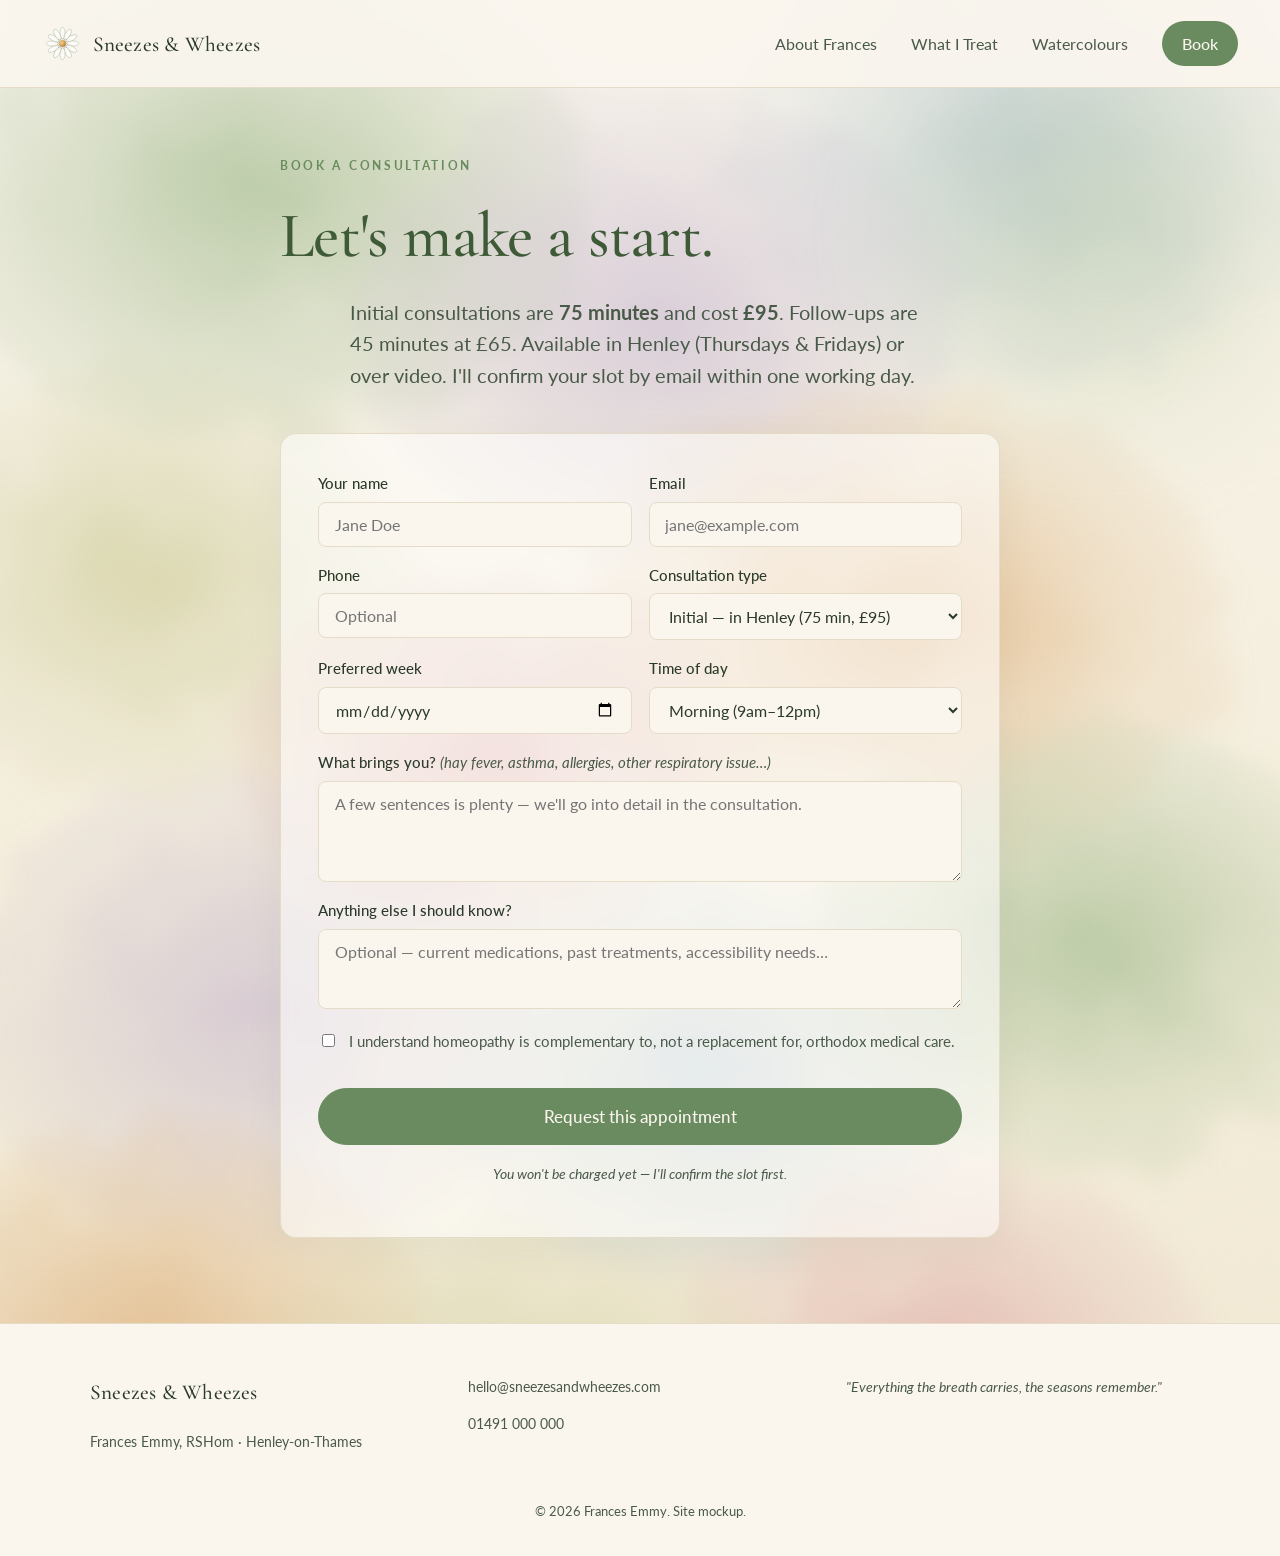
==== booking.html @ e77cc263 "Initial mockup" ====
<!DOCTYPE html>
<html lang="en">
<head>
<meta charset="UTF-8" />
<meta name="viewport" content="width=device-width, initial-scale=1.0" />
<title>Book a Consultation — Sneezes & Wheezes</title>
<link rel="preconnect" href="https://fonts.googleapis.com" />
<link rel="preconnect" href="https://fonts.gstatic.com" crossorigin />
<link href="https://fonts.googleapis.com/css2?family=Cormorant+Garamond:ital,wght@0,400;0,500;0,600;1,400&family=Lato:wght@300;400;700&display=swap" rel="stylesheet" />
<link rel="stylesheet" href="styles.css" />
<link rel="stylesheet" href="booking.css" />
<link rel="icon" type="image/svg+xml" href="daisy.svg" />
</head>
<body>

<header class="site-nav">
  <a href="index.html" class="brand">
    <img src="daisy.svg" alt="" class="brand-mark" width="36" height="36" />
    <span class="brand-name">Sneezes &amp; Wheezes</span>
  </a>
  <nav>
    <a href="index.html#about">About Frances</a>
    <a href="index.html#services">What I Treat</a>
    <a href="index.html#gallery">Watercolours</a>
    <a href="booking.html" class="nav-cta">Book</a>
  </nav>
</header>

<main class="booking-page">
  <div class="wash wash-spring"></div>

  <div class="booking-inner">
    <p class="eyebrow">Book a consultation</p>
    <h1>Let's make a start.</h1>
    <p class="lead">Initial consultations are <strong>75 minutes</strong> and cost <strong>£95</strong>. Follow-ups are 45 minutes at £65. Available in Henley (Thursdays &amp; Fridays) or over video. I'll confirm your slot by email within one working day.</p>

    <form class="booking-form" onsubmit="handleBooking(event)">
      <div class="row">
        <label>
          <span>Your name</span>
          <input type="text" name="name" required placeholder="Jane Doe" />
        </label>
        <label>
          <span>Email</span>
          <input type="email" name="email" required placeholder="jane@example.com" />
        </label>
      </div>

      <div class="row">
        <label>
          <span>Phone</span>
          <input type="tel" name="phone" placeholder="Optional" />
        </label>
        <label>
          <span>Consultation type</span>
          <select name="type" required>
            <option value="initial-inperson">Initial — in Henley (75 min, £95)</option>
            <option value="initial-video">Initial — video (75 min, £95)</option>
            <option value="followup-inperson">Follow-up — in Henley (45 min, £65)</option>
            <option value="followup-video">Follow-up — video (45 min, £65)</option>
          </select>
        </label>
      </div>

      <div class="row">
        <label>
          <span>Preferred week</span>
          <input type="date" name="date" required />
        </label>
        <label>
          <span>Time of day</span>
          <select name="time" required>
            <option>Morning (9am–12pm)</option>
            <option>Early afternoon (12–3pm)</option>
            <option>Late afternoon (3–6pm)</option>
            <option>Evening (6–8pm, video only)</option>
          </select>
        </label>
      </div>

      <label class="full">
        <span>What brings you? <em>(hay fever, asthma, allergies, other respiratory issue…)</em></span>
        <textarea name="complaint" rows="4" required placeholder="A few sentences is plenty — we'll go into detail in the consultation."></textarea>
      </label>

      <label class="full">
        <span>Anything else I should know?</span>
        <textarea name="notes" rows="2" placeholder="Optional — current medications, past treatments, accessibility needs…"></textarea>
      </label>

      <label class="checkbox">
        <input type="checkbox" name="consent" required />
        <span>I understand homeopathy is complementary to, not a replacement for, orthodox medical care.</span>
      </label>

      <button type="submit" class="btn btn-primary">Request this appointment</button>
      <p class="small italic">You won't be charged yet — I'll confirm the slot first.</p>
    </form>

    <div class="confirm hidden" id="confirm">
      <h2>Thank you.</h2>
      <p>Your request is in. Frances will confirm by email within one working day — usually much sooner.</p>
      <p class="italic small">(This is a mockup — no data has actually been sent anywhere.)</p>
    </div>
  </div>
</main>

<footer class="site-foot">
  <div class="foot-inner">
    <div>
      <p class="brand-name">Sneezes &amp; Wheezes</p>
      <p class="small">Frances Emmy, RSHom · Henley-on-Thames</p>
    </div>
    <div>
      <p class="small">hello@sneezesandwheezes.com</p>
      <p class="small">01491 000 000</p>
    </div>
    <div>
      <p class="small italic">"Everything the breath carries, the seasons remember."</p>
    </div>
  </div>
  <p class="small credits">© 2026 Frances Emmy. Site mockup.</p>
</footer>

<script>
function handleBooking(e) {
  e.preventDefault();
  document.querySelector('.booking-form').classList.add('hidden');
  document.getElementById('confirm').classList.remove('hidden');
  window.scrollTo({ top: 0, behavior: 'smooth' });
}
</script>

</body>
</html>
---- styles.css ----
:root {
  --ink: #2b3a2a;
  --ink-soft: #4a5a49;
  --cream: #faf6ee;
  --paper: #f4ecdc;
  --wash-green: #aec39a;
  --wash-olive: #c7c68b;
  --wash-amber: #e0b07a;
  --wash-rose: #dfa5a5;
  --wash-sky: #b7c9d4;
  --wash-lilac: #c2b1cf;
  --accent: #6a8a5f;
  --accent-deep: #3e5a37;
  --border: #e4dcc7;
}

* { box-sizing: border-box; }

html, body {
  margin: 0;
  padding: 0;
  font-family: 'Lato', 'Helvetica Neue', sans-serif;
  color: var(--ink);
  background: var(--cream);
  font-size: 17px;
  line-height: 1.6;
}

body {
  background-color: var(--cream);
  background-image: url('watercolour-bg.svg');
  background-size: 100% auto;
  background-position: center top;
  background-repeat: no-repeat;
  min-height: 100vh;
}

/* Swaying meadow — fixed at bottom of viewport */
.meadow {
  position: fixed;
  left: 0;
  right: 0;
  bottom: 0;
  height: 42vh;
  min-height: 280px;
  max-height: 460px;
  z-index: 0;
  pointer-events: none;
  transition: filter 1.6s ease;
  overflow: hidden;
}

.meadow-painting {
  position: absolute;
  inset: 0;
  background-image: url('meadow-watercolour.jpg');
  background-size: cover;
  background-position: center bottom;
  -webkit-mask-image: linear-gradient(to top, black 35%, rgba(0,0,0,0.6) 60%, transparent 95%);
          mask-image: linear-gradient(to top, black 35%, rgba(0,0,0,0.6) 60%, transparent 95%);
  animation: meadow-breeze 18s ease-in-out infinite;
}

.meadow-overlay {
  position: absolute;
  inset: 0;
  width: 100%;
  height: 100%;
  opacity: 0.22;
}

.meadow-overlay object,
.meadow-overlay svg {
  width: 100%;
  height: 100%;
  display: block;
}

@keyframes meadow-breeze {
  0%, 100% { transform: translateX(0) skewX(-0.15deg); }
  50%      { transform: translateX(-8px) skewX(0.15deg); }
}

/* Seasonal tint — driven by a data attribute on <body> set via scroll JS */
body[data-season="spring"] .meadow { filter: hue-rotate(-6deg) saturate(1.05) brightness(1.05); }
body[data-season="summer"] .meadow { filter: hue-rotate(-18deg) saturate(1.15) brightness(1.02); }
body[data-season="autumn"] .meadow { filter: hue-rotate(22deg) saturate(1.25) brightness(0.92); }
body[data-season="winter"] .meadow { filter: hue-rotate(8deg) saturate(0.55) brightness(0.98); }

@keyframes sway-far {
  0%, 100% { transform: rotate(-0.6deg); }
  50%      { transform: rotate(0.6deg); }
}
@keyframes sway-mid {
  0%, 100% { transform: rotate(-1.1deg); }
  50%      { transform: rotate(1.1deg); }
}
@keyframes sway-near {
  0%, 100% { transform: rotate(-1.6deg); }
  50%      { transform: rotate(1.6deg); }
}
@keyframes sway-daisy {
  0%, 100% { transform: rotate(-2.2deg); }
  50%      { transform: rotate(2.2deg); }
}

.m-far     { transform-origin: center bottom; animation: sway-far   9s ease-in-out infinite; }
.m-mid     { transform-origin: center bottom; animation: sway-mid   6.5s ease-in-out infinite; }
.m-daisies { transform-origin: center bottom; animation: sway-daisy 5s ease-in-out infinite; }
.m-near    { transform-origin: center bottom; animation: sway-near  4.5s ease-in-out infinite; }
.m-animals { transform-origin: center bottom; }

body.is-scrolling .m-far,
body.is-scrolling .m-mid,
body.is-scrolling .m-daisies,
body.is-scrolling .m-near { animation-duration: 1.8s; }

@media (prefers-reduced-motion: reduce) {
  .m-far, .m-mid, .m-near, .m-daisies { animation: none; }
}

h1, h2, h3 {
  font-family: 'Cormorant Garamond', serif;
  font-weight: 500;
  color: var(--accent-deep);
  letter-spacing: -0.01em;
}

h1 {
  font-size: clamp(2.4rem, 5vw, 3.8rem);
  line-height: 1.1;
  margin: 0.4em 0;
}

h2 {
  font-size: clamp(1.8rem, 3.5vw, 2.6rem);
  line-height: 1.2;
  margin-top: 0;
}

h3 {
  font-size: 1.35rem;
  margin: 0 0 0.4em 0;
  color: var(--accent-deep);
}

p { margin: 0 0 1em 0; }
.small { font-size: 0.85rem; color: var(--ink-soft); }
.italic { font-style: italic; }

.centered { text-align: center; }

.eyebrow {
  text-transform: uppercase;
  font-size: 0.72rem;
  letter-spacing: 0.22em;
  color: var(--accent);
  font-weight: 700;
  margin-bottom: 0.5em;
}

.site-nav {
  display: flex;
  justify-content: space-between;
  align-items: center;
  padding: 1.25rem 2.5rem;
  position: sticky;
  top: 0;
  background: rgba(250, 246, 238, 0.92);
  backdrop-filter: blur(8px);
  z-index: 50;
  border-bottom: 1px solid var(--border);
}

.brand {
  display: flex;
  align-items: center;
  gap: 0.65rem;
  text-decoration: none;
  color: var(--ink);
}

.brand-mark {
  width: 2.3rem;
  height: 2.3rem;
  display: block;
  flex-shrink: 0;
}

.brand-name {
  font-family: 'Cormorant Garamond', serif;
  font-size: 1.25rem;
  font-weight: 500;
  letter-spacing: 0.01em;
}

.site-nav nav {
  display: flex;
  gap: 2rem;
  align-items: center;
}

.site-nav nav a {
  text-decoration: none;
  color: var(--ink-soft);
  font-size: 0.95rem;
  transition: color 0.2s;
}

.site-nav nav a:hover { color: var(--accent-deep); }

.nav-cta {
  background: var(--accent);
  color: var(--cream) !important;
  padding: 0.55rem 1.15rem;
  border-radius: 999px;
  font-weight: 500;
}

.nav-cta:hover { background: var(--accent-deep); color: var(--cream); }

/* Hero */
.hero {
  position: relative;
  padding: 7rem 2.5rem 6rem;
  overflow: hidden;
  min-height: 72vh;
  display: flex;
  align-items: center;
}

.wash {
  position: absolute;
  border-radius: 50%;
  filter: blur(50px);
  opacity: 0.45;
  pointer-events: none;
}

.wash-spring {
  width: 520px;
  height: 520px;
  top: -120px;
  right: -80px;
  background: radial-gradient(circle, var(--wash-green), transparent 70%);
}

.wash-summer {
  width: 440px;
  height: 440px;
  bottom: -140px;
  left: -60px;
  background: radial-gradient(circle, var(--wash-amber), transparent 70%);
}

.wash-sprig {
  width: 260px;
  height: 260px;
  top: 38%;
  left: 8%;
  background:
    radial-gradient(ellipse at 30% 40%, rgba(174, 195, 154, 0.55), transparent 60%),
    radial-gradient(ellipse at 65% 60%, rgba(194, 177, 207, 0.35), transparent 65%);
  opacity: 0.6;
  filter: blur(40px);
}

.wash-meadow {
  position: absolute;
  inset: 0;
  background:
    radial-gradient(ellipse at 20% 30%, rgba(174, 195, 154, 0.55), transparent 55%),
    radial-gradient(ellipse at 80% 70%, rgba(224, 176, 122, 0.45), transparent 60%),
    radial-gradient(ellipse at 50% 50%, rgba(194, 177, 207, 0.25), transparent 70%);
  filter: blur(30px);
  opacity: 0.85;
  pointer-events: none;
}

.hero-inner {
  position: relative;
  max-width: 780px;
  z-index: 2;
  margin: 0 auto;
  text-align: center;
  padding: 2.5rem 1.5rem;
  border-radius: 24px;
  background: radial-gradient(ellipse at center, rgba(250, 246, 238, 0.85) 0%, rgba(250, 246, 238, 0.7) 55%, rgba(250, 246, 238, 0) 100%);
  backdrop-filter: blur(2px);
}

.hero-inner h1,
.hero-inner .lead {
  text-shadow: 0 1px 0 rgba(250, 246, 238, 0.6);
}

.lead {
  font-size: 1.15rem;
  color: var(--ink-soft);
  max-width: 580px;
  margin: 1.2em auto 2em;
}

.hero-ctas {
  display: flex;
  gap: 0.8rem;
  justify-content: center;
  flex-wrap: wrap;
}

.btn {
  display: inline-block;
  padding: 0.9rem 1.8rem;
  border-radius: 999px;
  font-size: 0.95rem;
  font-weight: 500;
  text-decoration: none;
  transition: all 0.2s;
  border: 1.5px solid transparent;
  cursor: pointer;
  font-family: inherit;
}

.btn-primary {
  background: var(--accent);
  color: var(--cream);
  border-color: var(--accent);
}

.btn-primary:hover {
  background: var(--accent-deep);
  border-color: var(--accent-deep);
  transform: translateY(-1px);
}

.btn-ghost {
  background: transparent;
  color: var(--accent-deep);
  border-color: var(--accent-deep);
}

.btn-ghost:hover {
  background: rgba(62, 90, 55, 0.08);
}

/* Paradox band */
.paradox {
  padding: 0 2.5rem 4rem;
  max-width: 920px;
  margin: 0 auto;
  text-align: center;
}

.paradox-lead {
  font-family: 'Cormorant Garamond', serif;
  font-size: clamp(1.35rem, 2.2vw, 1.7rem);
  line-height: 1.5;
  color: var(--ink);
  font-style: italic;
  font-weight: 400;
}

.paradox-lead strong {
  font-style: normal;
  font-weight: 500;
  color: var(--accent-deep);
}

/* Principles */
.principles {
  padding: 5rem 2.5rem 4rem;
  max-width: 1200px;
  margin: 0 auto;
}

.principles h2 { margin-bottom: 3rem; }

.principles-grid {
  display: grid;
  grid-template-columns: repeat(3, 1fr);
  gap: 2rem;
}

.principle {
  position: relative;
  padding: 2rem 1.8rem 1.8rem;
  background: rgba(255, 255, 255, 0.4);
  border: 1px solid var(--border);
  border-radius: 14px;
  overflow: hidden;
}

.principle::after {
  content: '';
  position: absolute;
  bottom: -40px;
  right: -40px;
  width: 160px;
  height: 160px;
  border-radius: 50%;
  background: radial-gradient(circle, rgba(174, 195, 154, 0.22), transparent 70%);
  filter: blur(18px);
  pointer-events: none;
}

.principle:nth-child(2)::after {
  background: radial-gradient(circle, rgba(223, 165, 165, 0.22), transparent 70%);
}

.principle:nth-child(3)::after {
  background: radial-gradient(circle, rgba(194, 177, 207, 0.24), transparent 70%);
}

.principle-mark {
  font-family: 'Cormorant Garamond', serif;
  font-style: italic;
  font-size: 1.2rem;
  color: var(--accent);
  letter-spacing: 0.08em;
  margin-bottom: 0.8rem;
}

.principle h3 {
  font-size: 1.5rem;
  margin-bottom: 0.6em;
}

.principle p {
  color: var(--ink-soft);
  font-size: 0.95rem;
  margin: 0;
  position: relative;
  z-index: 1;
}

/* Pets band */
.pets {
  padding: 4.5rem 2.5rem;
  max-width: 1100px;
  margin: 0 auto;
}

.pets-inner {
  display: grid;
  grid-template-columns: 1fr 1fr;
  gap: 3rem;
  align-items: center;
}

.pets-copy h2 { margin-top: 0; }
.pets-copy p { color: var(--ink-soft); }

.pets-illustration {
  position: relative;
}

.pets-illustration img {
  width: 100%;
  max-width: 460px;
  display: block;
  margin: 0 auto;
}

@media (max-width: 860px) {
  .pets-inner { grid-template-columns: 1fr; gap: 1.5rem; }
  .pets { padding: 3rem 1.25rem; }
}

/* Quote band */
.quote-band {
  position: relative;
  padding: 5rem 2.5rem;
  overflow: hidden;
  text-align: center;
}

.quote-inner {
  position: relative;
  max-width: 760px;
  margin: 0 auto;
  z-index: 1;
}

.quote-mark {
  font-family: 'Cormorant Garamond', serif;
  font-style: italic;
  font-size: 4rem;
  color: var(--accent);
  line-height: 0.5;
  margin: 0 0 0.5rem 0;
  opacity: 0.6;
}

.quote-text {
  font-family: 'Cormorant Garamond', serif;
  font-style: italic;
  font-size: clamp(1.35rem, 2.2vw, 1.75rem);
  line-height: 1.4;
  color: var(--ink);
  margin: 0 0 1.5rem 0;
}

.quote-attrib {
  font-size: 0.85rem;
  color: var(--ink-soft);
  letter-spacing: 0.08em;
  margin: 0;
}

/* Seasons strip */
.seasons {
  display: grid;
  grid-template-columns: repeat(4, 1fr);
  gap: 0;
  padding: 0 2.5rem;
  max-width: 1100px;
  margin: 0 auto 5rem;
  border-top: 1px solid var(--border);
  border-bottom: 1px solid var(--border);
}

.season {
  display: flex;
  flex-direction: column;
  align-items: center;
  padding: 1.5rem 1rem;
  gap: 0.25rem;
  border-right: 1px solid var(--border);
  font-size: 0.9rem;
}
.season:last-child { border-right: none; }
.season strong {
  font-family: 'Cormorant Garamond', serif;
  font-size: 1.3rem;
  font-weight: 500;
  color: var(--accent-deep);
}
.season em {
  font-style: italic;
  color: var(--ink-soft);
  font-size: 0.85rem;
}

.dot {
  width: 14px;
  height: 14px;
  border-radius: 50%;
  margin-bottom: 0.4rem;
  filter: blur(0.5px);
}
.dot.spring { background: var(--wash-green); }
.dot.summer { background: var(--wash-amber); }
.dot.autumn { background: var(--wash-rose); }
.dot.winter { background: var(--wash-sky); }

/* About */
.about {
  padding: 5rem 2.5rem;
  max-width: 1100px;
  margin: 0 auto;
}

.about-grid {
  display: grid;
  grid-template-columns: 1.3fr 1fr;
  gap: 4rem;
  align-items: center;
}

.about-copy p { color: var(--ink-soft); }
.about-copy strong { color: var(--ink); font-weight: 700; }

.about-portrait { text-align: center; }
.portrait-frame {
  width: 100%;
  aspect-ratio: 4 / 5;
  border-radius: 6px;
  background:
    radial-gradient(circle at 35% 30%, rgba(223, 165, 165, 0.55), transparent 55%),
    radial-gradient(circle at 70% 65%, rgba(174, 195, 154, 0.5), transparent 60%),
    radial-gradient(circle at 40% 80%, rgba(224, 176, 122, 0.4), transparent 55%),
    linear-gradient(160deg, #ede4cf, #e7dcbc);
  box-shadow: 0 20px 50px rgba(62, 90, 55, 0.12);
  border: 8px solid var(--cream);
  outline: 1px solid var(--border);
}

.about-portrait figcaption {
  font-style: italic;
  font-size: 0.85rem;
  color: var(--ink-soft);
  margin-top: 1rem;
}

/* Services */
.services {
  padding: 5rem 2.5rem;
  max-width: 1200px;
  margin: 0 auto;
}

.services h2 { margin-bottom: 3rem; }

.services-grid {
  display: grid;
  grid-template-columns: repeat(auto-fit, minmax(280px, 1fr));
  gap: 1.5rem;
}

.service {
  background: rgba(255, 255, 255, 0.4);
  backdrop-filter: blur(4px);
  border: 1px solid var(--border);
  border-radius: 14px;
  padding: 1.8rem 1.6rem;
  transition: all 0.2s;
  position: relative;
  overflow: hidden;
}

.service::before {
  content: '';
  position: absolute;
  top: -30px;
  right: -30px;
  width: 100px;
  height: 100px;
  border-radius: 50%;
  background: radial-gradient(circle, rgba(174, 195, 154, 0.3), transparent 70%);
  filter: blur(10px);
}

.service:hover {
  transform: translateY(-2px);
  box-shadow: 0 14px 40px rgba(62, 90, 55, 0.08);
  border-color: var(--accent);
}

.service p {
  font-size: 0.95rem;
  color: var(--ink-soft);
  margin: 0;
}

/* Gallery */
.gallery {
  padding: 5rem 2.5rem 6rem;
  max-width: 1200px;
  margin: 0 auto;
}

.gallery-intro {
  color: var(--ink-soft);
  max-width: 480px;
  margin: 0 auto 3rem;
}

.gallery-grid {
  display: grid;
  grid-template-columns: repeat(auto-fit, minmax(220px, 1fr));
  gap: 2rem;
}

.painting {
  margin: 0;
  text-align: center;
}

.wc {
  width: 100%;
  aspect-ratio: 4 / 3;
  border-radius: 4px;
  margin-bottom: 0.8rem;
  box-shadow: 0 12px 30px rgba(62, 90, 55, 0.08);
  border: 6px solid var(--cream);
  outline: 1px solid var(--border);
}

.wc-bluebells {
  background:
    radial-gradient(ellipse at 30% 70%, rgba(194, 177, 207, 0.85), transparent 60%),
    radial-gradient(ellipse at 70% 50%, rgba(174, 195, 154, 0.75), transparent 60%),
    radial-gradient(ellipse at 50% 30%, rgba(250, 246, 238, 0.9), transparent 55%),
    linear-gradient(180deg, #ead8e6, #cfd8bc 55%, #9db089);
}

.wc-meadow {
  background:
    radial-gradient(ellipse at 20% 40%, rgba(250, 246, 238, 0.95), transparent 55%),
    radial-gradient(ellipse at 70% 75%, rgba(224, 176, 122, 0.9), transparent 60%),
    radial-gradient(ellipse at 50% 60%, rgba(199, 198, 139, 0.95), transparent 65%),
    linear-gradient(180deg, #eae3c1, #d8c88f 60%, #b59b57);
}

.wc-bracken {
  background:
    radial-gradient(ellipse at 30% 60%, rgba(224, 176, 122, 0.9), transparent 60%),
    radial-gradient(ellipse at 70% 40%, rgba(223, 165, 165, 0.8), transparent 60%),
    radial-gradient(ellipse at 50% 80%, rgba(123, 79, 56, 0.6), transparent 60%),
    linear-gradient(180deg, #e5c9a0, #c48f5e 60%, #7a4e31);
}

.wc-frost {
  background:
    radial-gradient(ellipse at 40% 30%, rgba(250, 246, 238, 0.9), transparent 60%),
    radial-gradient(ellipse at 70% 70%, rgba(183, 201, 212, 0.85), transparent 60%),
    radial-gradient(ellipse at 20% 70%, rgba(194, 177, 207, 0.6), transparent 65%),
    linear-gradient(180deg, #e4ebf1, #b9c7d2 60%, #8ea0ac);
}

.painting figcaption {
  font-style: italic;
  font-size: 0.88rem;
  color: var(--ink-soft);
}

/* CTA band */
.cta-band {
  position: relative;
  padding: 5rem 2.5rem;
  background:
    radial-gradient(ellipse at 20% 40%, rgba(174, 195, 154, 0.6), transparent 55%),
    radial-gradient(ellipse at 80% 60%, rgba(223, 165, 165, 0.4), transparent 55%),
    var(--paper);
  text-align: center;
}

.cta-inner {
  max-width: 620px;
  margin: 0 auto;
}

.cta-inner h2 { margin-bottom: 0.5em; }
.cta-inner p { color: var(--ink-soft); margin-bottom: 2em; }

/* Footer */
.site-foot {
  padding: 3rem 2.5rem 2rem;
  border-top: 1px solid var(--border);
  background: var(--cream);
}

.foot-inner {
  display: grid;
  grid-template-columns: repeat(3, 1fr);
  gap: 2rem;
  max-width: 1100px;
  margin: 0 auto 2rem;
  align-items: start;
}

.credits {
  text-align: center;
  margin: 2rem 0 0 0;
  color: var(--ink-soft);
  font-size: 0.75rem;
}

/* Responsive */
@media (max-width: 860px) {
  .site-nav { padding: 1rem 1.25rem; flex-wrap: wrap; gap: 1rem; }
  .site-nav nav { gap: 1rem; flex-wrap: wrap; font-size: 0.9rem; }
  .hero { padding: 4rem 1.5rem; }
  .seasons { grid-template-columns: repeat(2, 1fr); }
  .season:nth-child(2) { border-right: none; }
  .about, .services, .gallery { padding: 3.5rem 1.5rem; }
  .about-grid { grid-template-columns: 1fr; gap: 2rem; }
  .foot-inner { grid-template-columns: 1fr; text-align: center; }
  .principles-grid { grid-template-columns: 1fr; gap: 1.2rem; }
  .paradox { padding: 0 1.25rem 3rem; }
  .principles { padding: 3rem 1.25rem; }
}
---- booking.css ----
.booking-page {
  position: relative;
  padding: 4rem 2.5rem 5rem;
  overflow: hidden;
  min-height: 80vh;
}

.booking-inner {
  position: relative;
  max-width: 720px;
  margin: 0 auto;
  z-index: 1;
}

.booking-form {
  margin-top: 2.5rem;
  background: rgba(255, 255, 255, 0.55);
  border: 1px solid var(--border);
  border-radius: 16px;
  padding: 2.2rem;
  backdrop-filter: blur(6px);
  box-shadow: 0 12px 40px rgba(62, 90, 55, 0.06);
}

.booking-form .row {
  display: grid;
  grid-template-columns: 1fr 1fr;
  gap: 1rem;
  margin-bottom: 1rem;
}

.booking-form label {
  display: flex;
  flex-direction: column;
  font-size: 0.88rem;
  color: var(--ink-soft);
}

.booking-form label.full { margin-bottom: 1rem; }

.booking-form label span {
  margin-bottom: 0.35rem;
  font-weight: 500;
  color: var(--ink);
}

.booking-form label span em {
  font-style: italic;
  font-weight: 400;
  color: var(--ink-soft);
}

.booking-form input[type="text"],
.booking-form input[type="email"],
.booking-form input[type="tel"],
.booking-form input[type="date"],
.booking-form select,
.booking-form textarea {
  font-family: inherit;
  font-size: 0.95rem;
  padding: 0.7rem 0.9rem;
  border-radius: 8px;
  border: 1px solid var(--border);
  background: var(--cream);
  color: var(--ink);
  transition: border 0.2s, box-shadow 0.2s;
}

.booking-form input:focus,
.booking-form select:focus,
.booking-form textarea:focus {
  outline: none;
  border-color: var(--accent);
  box-shadow: 0 0 0 3px rgba(106, 138, 95, 0.15);
}

.booking-form textarea {
  resize: vertical;
  min-height: 80px;
  font-family: inherit;
}

.booking-form .checkbox {
  display: flex;
  flex-direction: row;
  align-items: flex-start;
  gap: 0.6rem;
  margin: 1.2rem 0 1.5rem;
  font-size: 0.88rem;
}

.booking-form .checkbox input {
  margin-top: 0.25rem;
  accent-color: var(--accent);
}

.booking-form .checkbox span {
  font-weight: 400;
  margin-bottom: 0;
  color: var(--ink-soft);
}

.booking-form button {
  width: 100%;
  margin-top: 0.5rem;
  font-size: 1rem;
  padding: 1rem 1.5rem;
}

.booking-form .small {
  text-align: center;
  margin-top: 1rem;
  color: var(--ink-soft);
}

.hidden { display: none !important; }

.confirm {
  margin-top: 2.5rem;
  text-align: center;
  padding: 3rem 2rem;
  background: rgba(255, 255, 255, 0.55);
  border: 1px solid var(--border);
  border-radius: 16px;
}

.confirm h2 { margin-top: 0; }
.confirm p { color: var(--ink-soft); }

@media (max-width: 640px) {
  .booking-page { padding: 2rem 1.25rem; }
  .booking-form { padding: 1.5rem; }
  .booking-form .row { grid-template-columns: 1fr; }
}
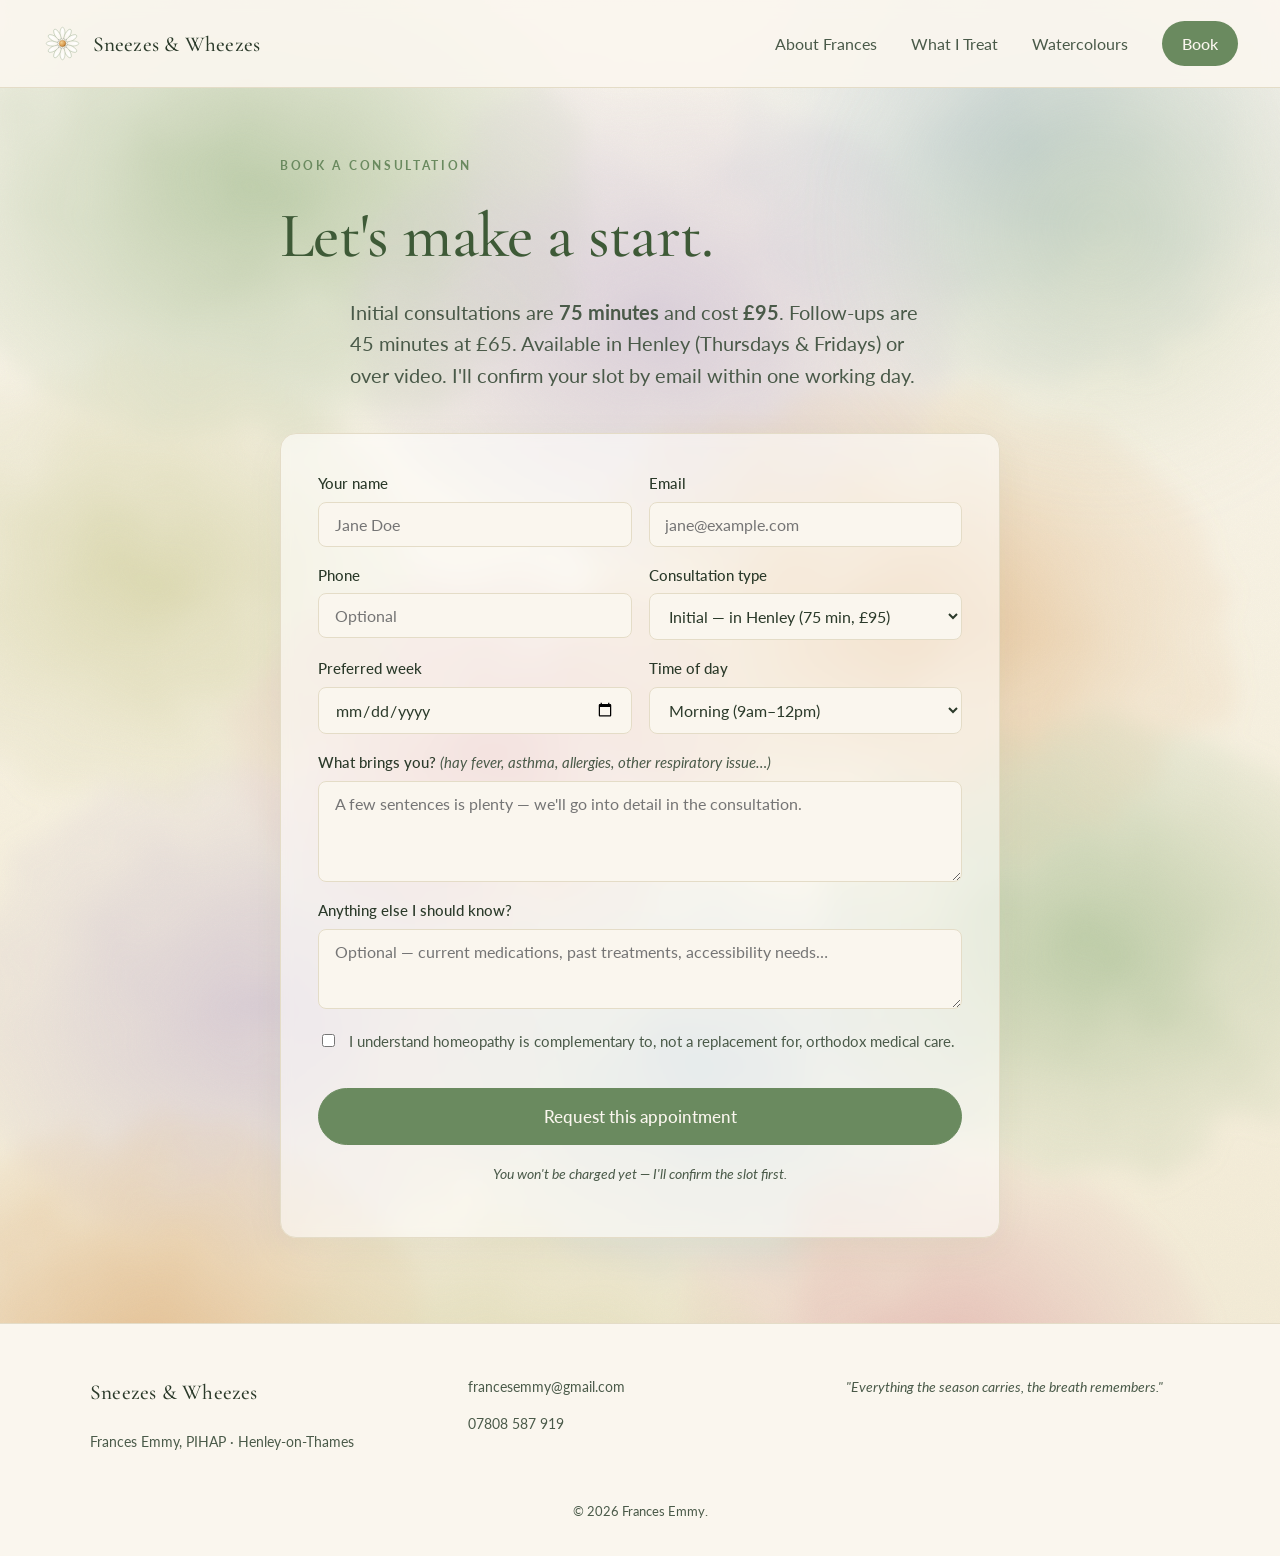
==== commit 48be58af: "Update booking.html" ====
--- a/booking.html
+++ b/booking.html
@@ -109,17 +109,17 @@
   <div class="foot-inner">
     <div>
       <p class="brand-name">Sneezes &amp; Wheezes</p>
-      <p class="small">Frances Emmy, RSHom · Henley-on-Thames</p>
+      <p class="small">Frances Emmy, PIHAP · Henley-on-Thames</p>
     </div>
     <div>
-      <p class="small">hello@sneezesandwheezes.com</p>
-      <p class="small">01491 000 000</p>
+      <p class="small">francesemmy@gmail.com</p>
+      <p class="small">07808 587 919</p>
     </div>
     <div>
-      <p class="small italic">"Everything the breath carries, the seasons remember."</p>
+      <p class="small italic">"Everything the season carries, the breath remembers."</p>
     </div>
   </div>
-  <p class="small credits">© 2026 Frances Emmy. Site mockup.</p>
+  <p class="small credits">© 2026 Frances Emmy. </p>
 </footer>
 
 <script>
--- a/styles.css
+++ b/styles.css
@@ -770,3 +770,35 @@
   .paradox { padding: 0 1.25rem 3rem; }
   .principles { padding: 3rem 1.25rem; }
 }
+.about-grid {
+    display: flex;
+    align-items: flex-start;
+    gap: 3rem;
+}
+
+.about-copy {
+    flex: 2;
+}
+
+.about-portrait {
+    flex: 1;
+    text-align: center;
+}
+
+.portrait-frame {
+    width: 250px;
+    max-width: 100%;
+    height: auto;
+    display: block;
+    margin: 0 auto;
+}
+
+@media (max-width: 768px) {
+    .about-grid {
+        flex-direction: column;
+    }
+
+    .about-portrait {
+        order: -1;
+    }
+}
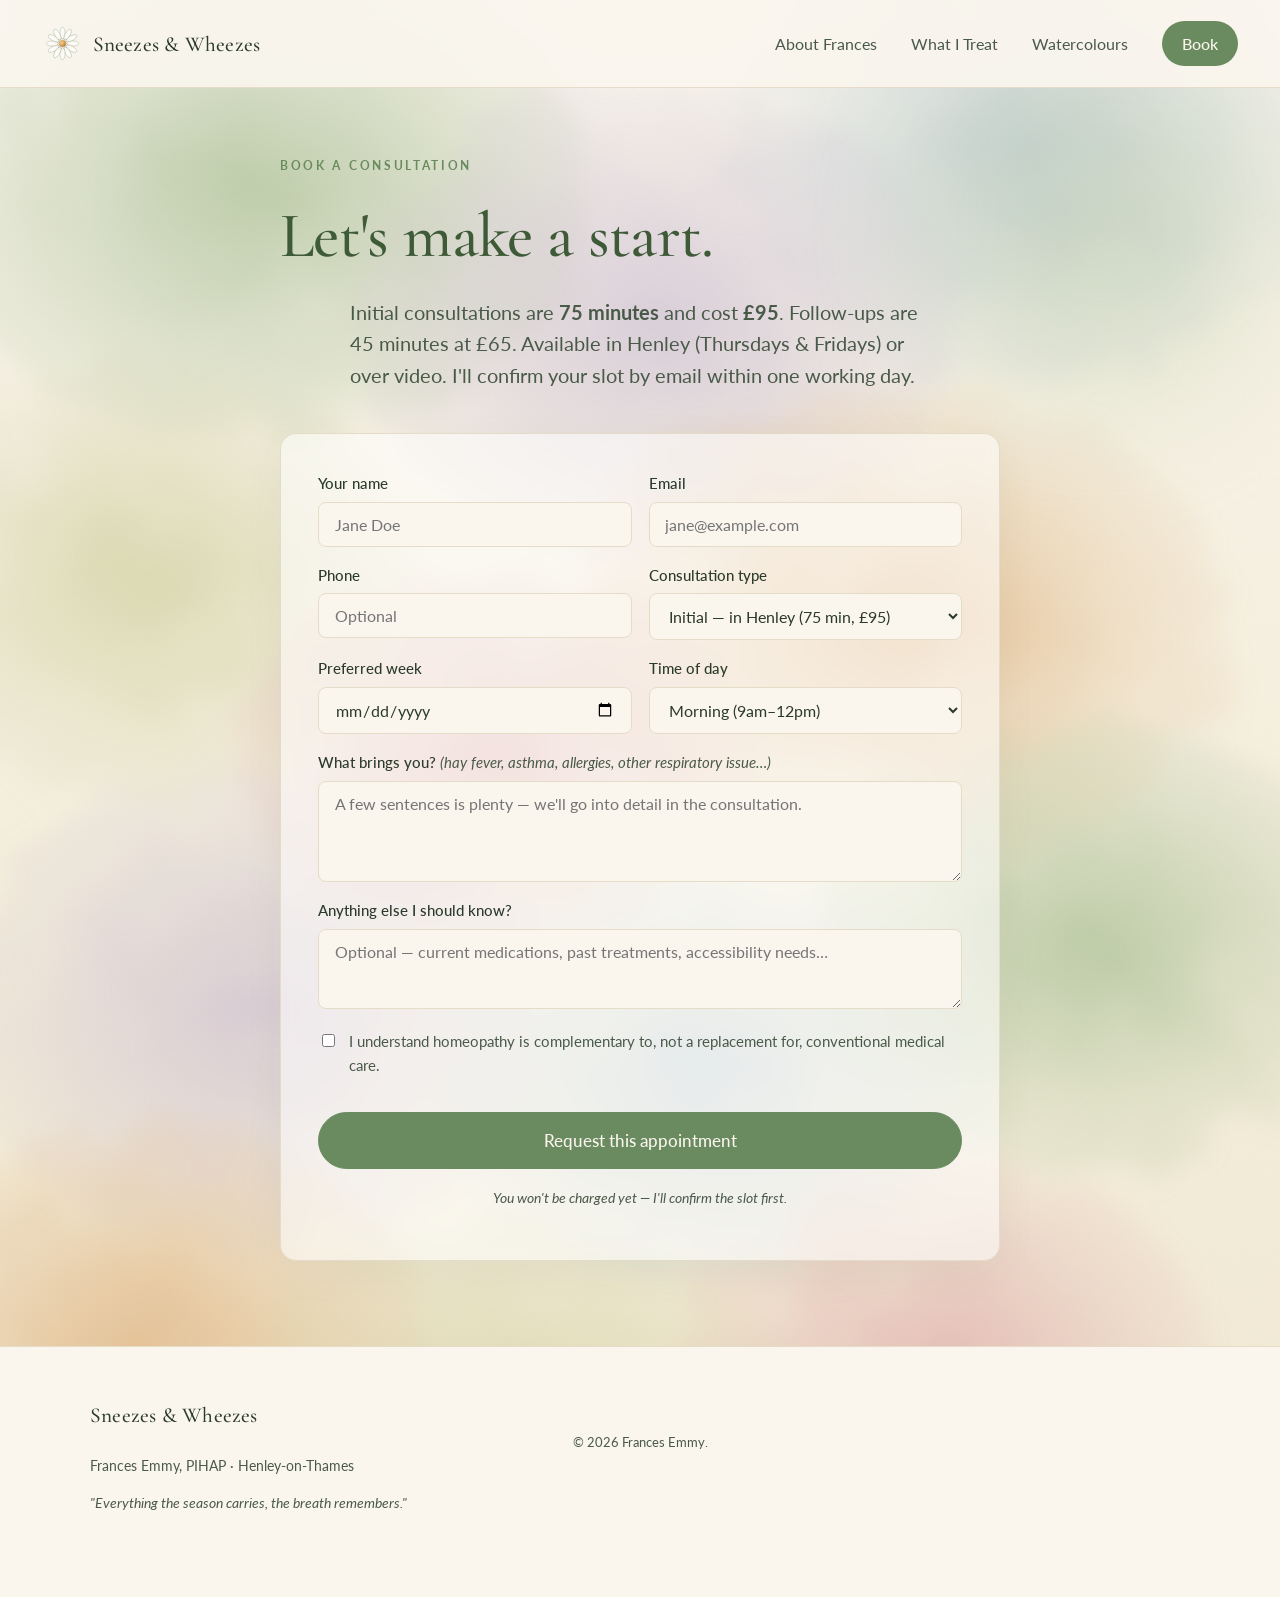
==== commit 539ae396: "Update booking.html" ====
--- a/booking.html
+++ b/booking.html
@@ -34,7 +34,11 @@
     <h1>Let's make a start.</h1>
     <p class="lead">Initial consultations are <strong>75 minutes</strong> and cost <strong>£95</strong>. Follow-ups are 45 minutes at £65. Available in Henley (Thursdays &amp; Fridays) or over video. I'll confirm your slot by email within one working day.</p>
 
-    <form class="booking-form" onsubmit="handleBooking(event)">
+
+     <form
+  class="booking-form"
+  action="https://formspree.io/f/mrevkraj"
+  method="POST"> 
       <div class="row">
         <label>
           <span>Your name</span>
@@ -90,7 +94,7 @@
 
       <label class="checkbox">
         <input type="checkbox" name="consent" required />
-        <span>I understand homeopathy is complementary to, not a replacement for, orthodox medical care.</span>
+        <span>I understand homeopathy is complementary to, not a replacement for, conventional medical care.</span>
       </label>
 
       <button type="submit" class="btn btn-primary">Request this appointment</button>
@@ -110,26 +114,14 @@
     <div>
       <p class="brand-name">Sneezes &amp; Wheezes</p>
       <p class="small">Frances Emmy, PIHAP · Henley-on-Thames</p>
-    </div>
-    <div>
-      <p class="small">francesemmy@gmail.com</p>
-      <p class="small">07808 587 919</p>
-    </div>
-    <div>
+       <div>
       <p class="small italic">"Everything the season carries, the breath remembers."</p>
     </div>
   </div>
   <p class="small credits">© 2026 Frances Emmy. </p>
 </footer>
 
-<script>
-function handleBooking(e) {
-  e.preventDefault();
-  document.querySelector('.booking-form').classList.add('hidden');
-  document.getElementById('confirm').classList.remove('hidden');
-  window.scrollTo({ top: 0, behavior: 'smooth' });
-}
-</script>
+
 
 </body>
 </html>
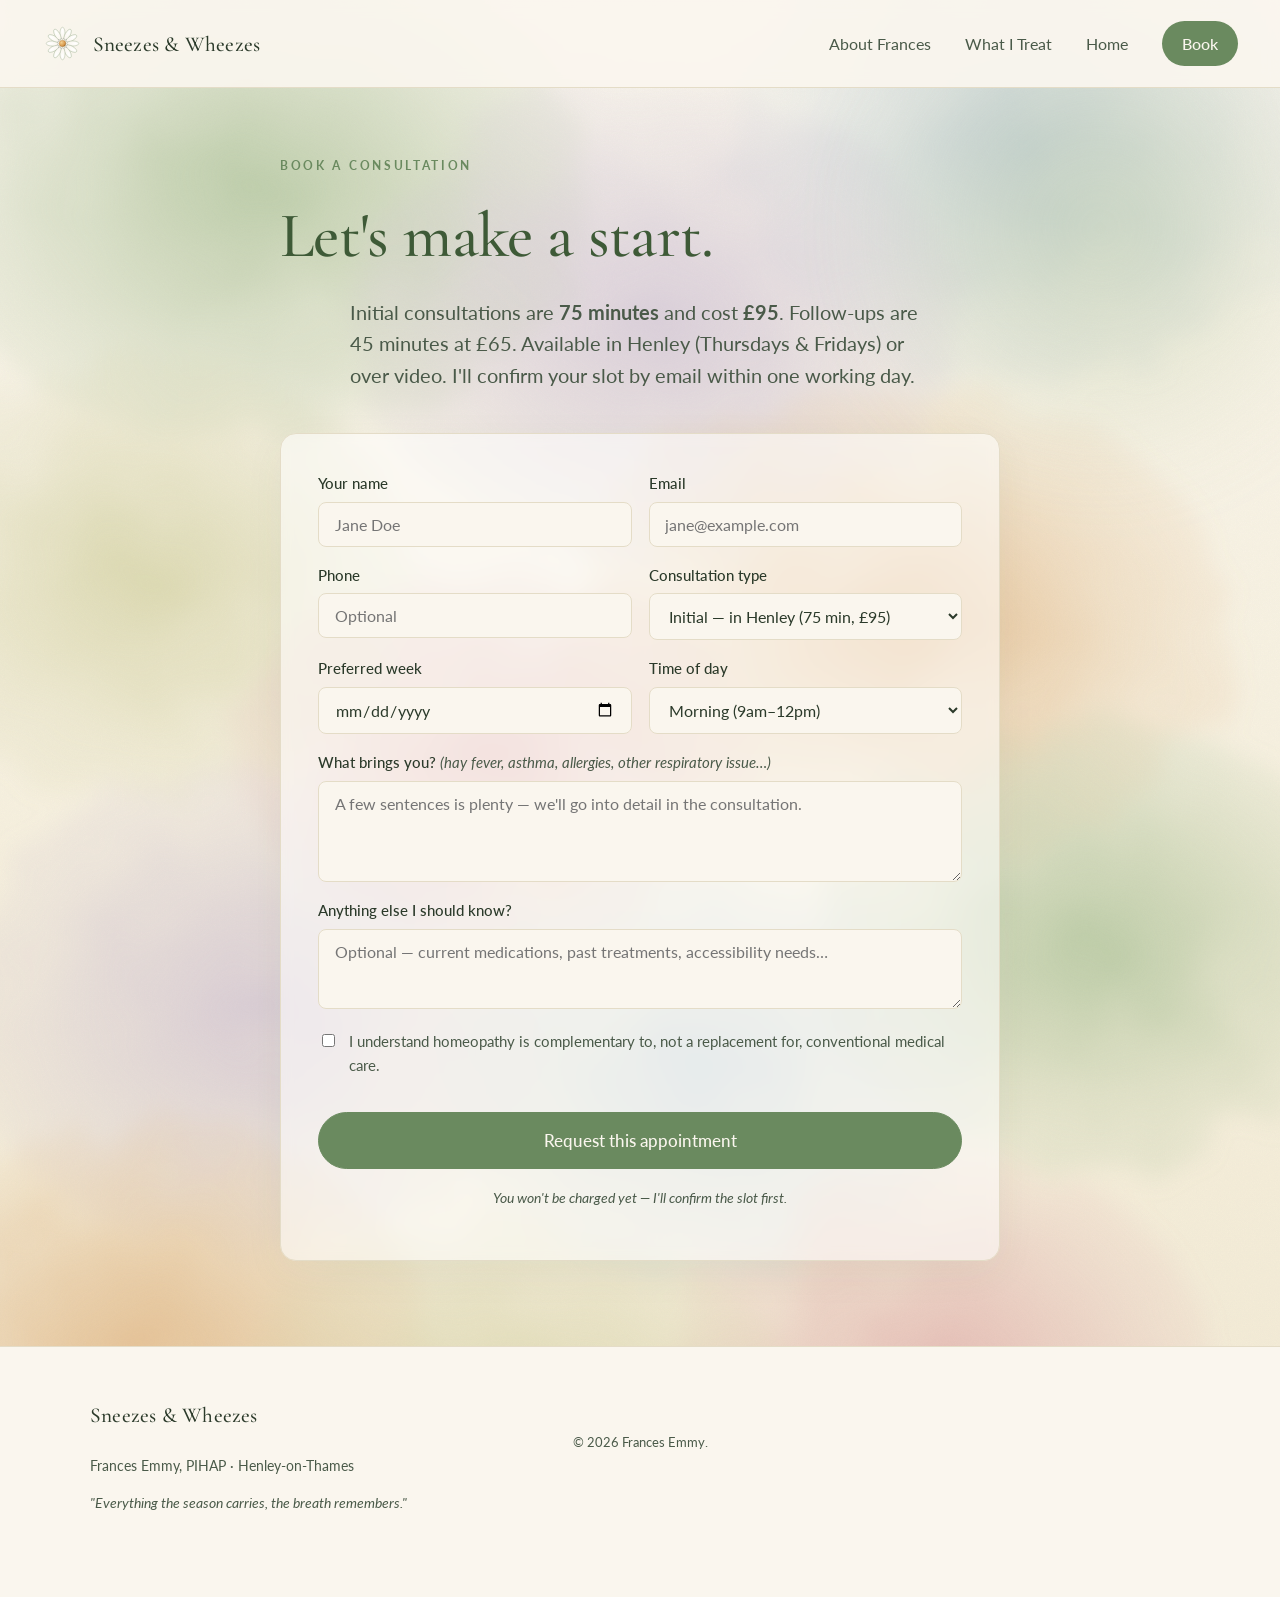
==== commit fa26b310: "Update booking.html" ====
--- a/booking.html
+++ b/booking.html
@@ -21,7 +21,7 @@
   <nav>
     <a href="index.html#about">About Frances</a>
     <a href="index.html#services">What I Treat</a>
-    <a href="index.html#gallery">Watercolours</a>
+    <a href="index.html#gallery">Home</a>
     <a href="booking.html" class="nav-cta">Book</a>
   </nav>
 </header>
